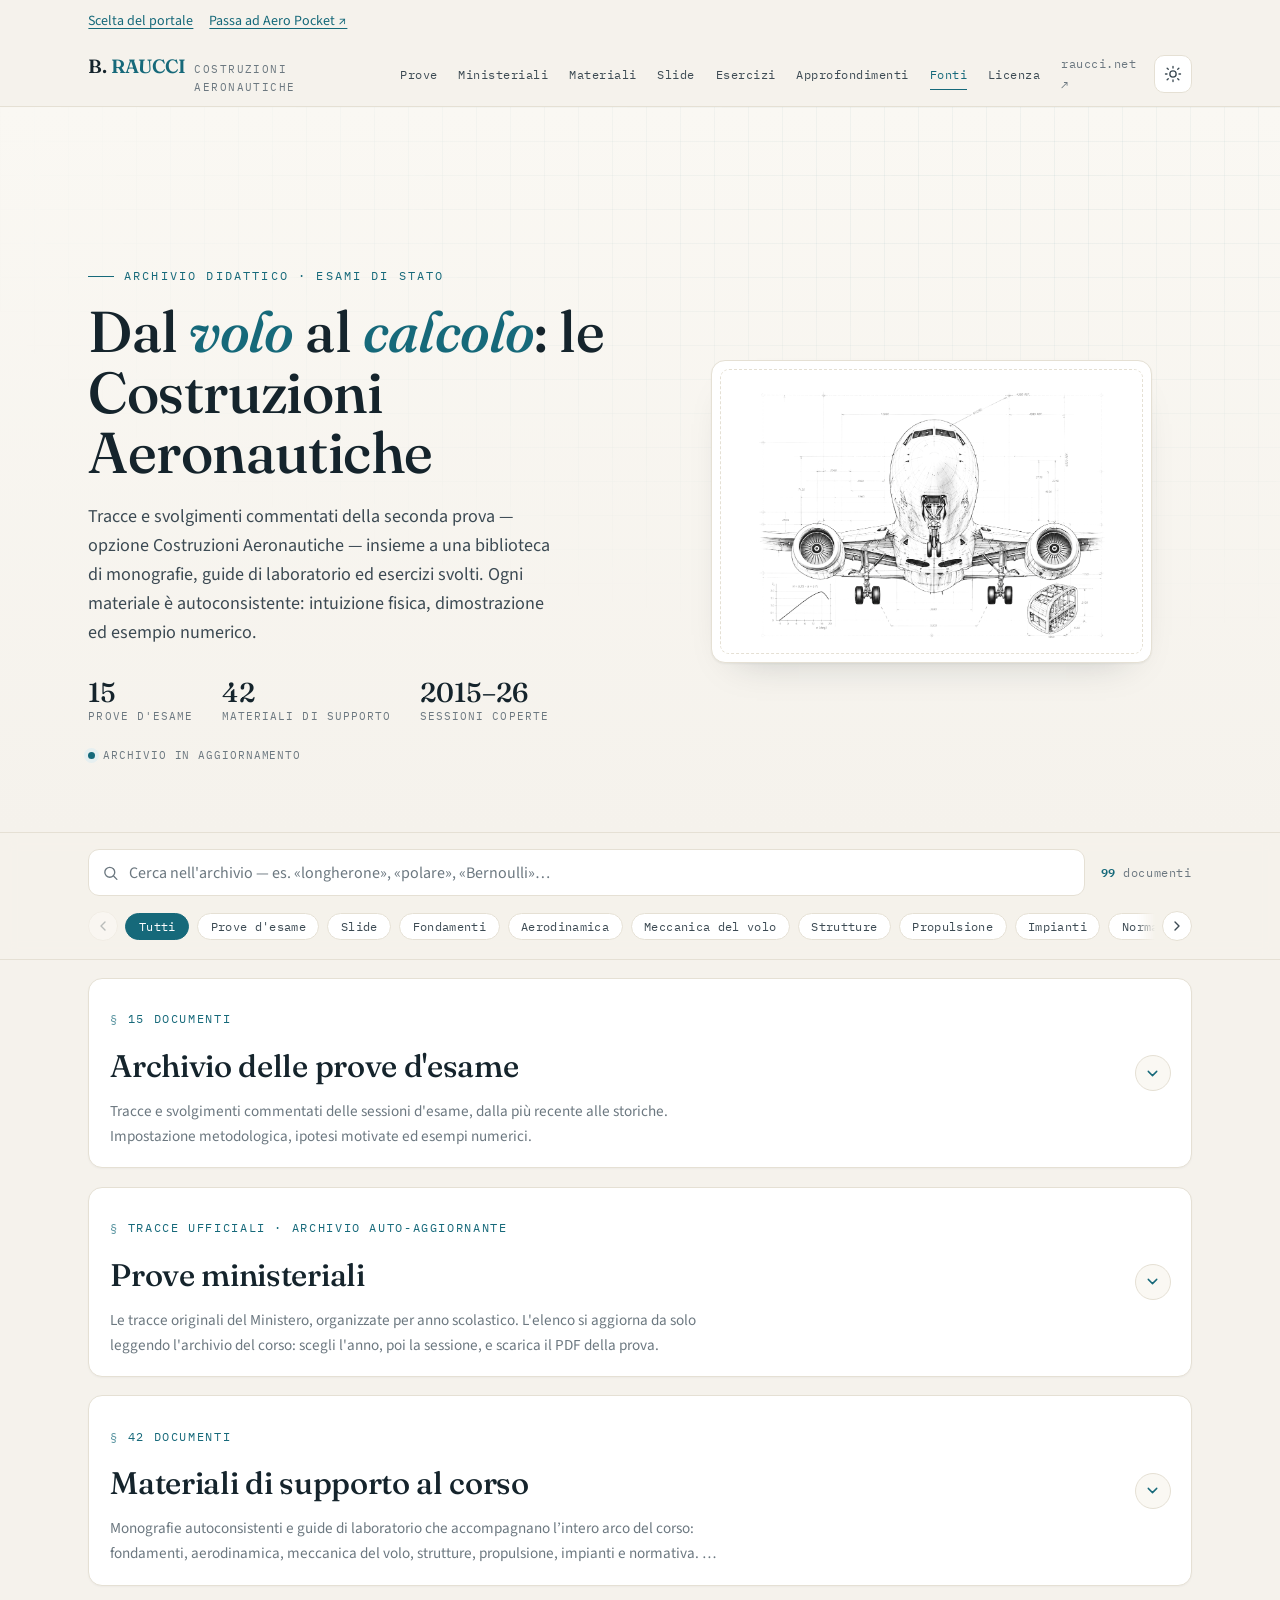
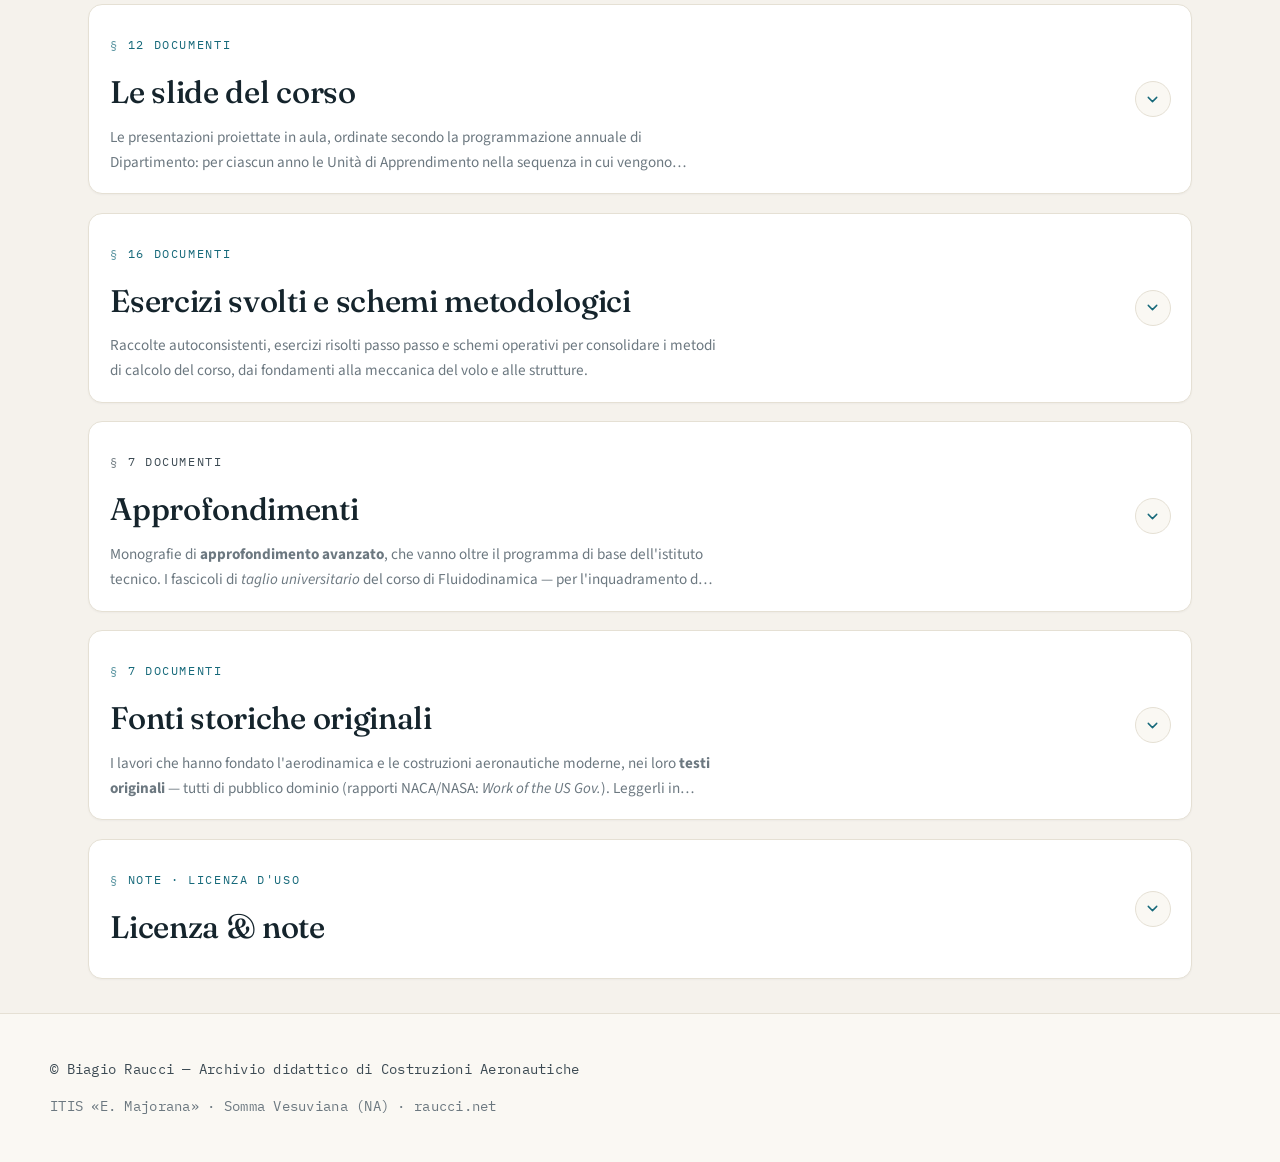
==== docs/classico.html @ ce090705 "Add files via upload" ====
<!DOCTYPE html>

<html data-theme="light" lang="it">
<head>
<meta charset="utf-8"/>
<meta content="width=device-width, initial-scale=1" name="viewport"/>
<title>Portale classico · Costruzioni Aeronautiche — Archivio didattico · Prof. Ing. B. Raucci</title>
<meta content="Archivio didattico di Costruzioni Aeronautiche: soluzioni delle prove d'Esame di Stato, monografie, guide di laboratorio ed esercizi svolti. Prof. Ing. Biagio Raucci — ITIS «E. Majorana», Somma Vesuviana (NA)." name="description"/>
<meta content="light dark" name="color-scheme"/>
<link href="https://fonts.googleapis.com" rel="preconnect"/>
<link crossorigin="" href="https://fonts.gstatic.com" rel="preconnect"/>
<link href="https://fonts.googleapis.com/css2?family=Fraunces:opsz,wght@9..144,400;9..144,500;9..144,600&amp;family=Source+Sans+3:ital,wght@0,400;0,500;0,600;1,400&amp;family=IBM+Plex+Mono:wght@400;500;600&amp;display=swap" rel="stylesheet"/>
<style>
  :root{
    --paper:#f5f2ec; --paper-2:#faf8f3; --surface:#ffffff;
    --ink:#15242c; --ink-2:#3c4a53; --muted:#6c7880;
    --line:#e5e0d4; --line-2:#efeadf;
    --accent:#16697a; --accent-2:#0e4c5a; --accent-tint:#e6eff0;
    --blueprint:rgba(22,105,122,.055);
    --shadow:0 1px 2px rgba(21,36,44,.05), 0 18px 40px -26px rgba(21,36,44,.28);
    --maxw:1180px; --r:14px;
    /* famiglia "traduzione": verde salvia pastello, sobrio */
    --trad:#4f8a6d; --trad-2:#3d7358;
    --trad-bg:#f1f6f1; --trad-tint:#e4efe6; --trad-line:#d5e6d8;
    /* famiglia "esercizi": blu pastello molto chiaro */
    --eserc:#5b8fc9; --eserc-2:#3a6ea5;
    --eserc-bg:#eef4fb; --eserc-tint:#e2ecf8; --eserc-line:#d6e3f2;
    /* famiglia "slide": ocra caldo, sobrio */
    --slide:#b07d3a; --slide-2:#875b25;
    --slide-bg:#faf5ec; --slide-tint:#f4ebdb; --slide-line:#e8dcc4;
  }
  :root[data-theme="dark"]{
    --paper:#0e1a20; --paper-2:#122129; --surface:#17282f;
    --ink:#eef3f1; --ink-2:#c3ced3; --muted:#8ba0a7;
    --line:#26404a; --line-2:#203540;
    --accent:#57bccd; --accent-2:#8ad8e4; --accent-tint:#123039;
    --blueprint:rgba(120,200,215,.05);
    --shadow:0 1px 2px rgba(0,0,0,.4), 0 20px 44px -26px rgba(0,0,0,.7);
    --trad:#7fc59e; --trad-2:#a6dcbd;
    --trad-bg:#132420; --trad-tint:#16302a; --trad-line:#265041;
    --eserc:#6fa8d6; --eserc-2:#a5cdec;
    --eserc-bg:#132330; --eserc-tint:#173247; --eserc-line:#264a63;
    --slide:#d9ae6b; --slide-2:#ecc98f;
    --slide-bg:#241d12; --slide-tint:#2f2617; --slide-line:#4d3f26;
  }
  *{box-sizing:border-box}
  html{-webkit-text-size-adjust:100%;scroll-behavior:smooth}
  body{
    margin:0; background:var(--paper); color:var(--ink);
    font-family:"Source Sans 3",system-ui,-apple-system,Segoe UI,Roboto,sans-serif;
    font-size:1.0625rem; line-height:1.65; font-weight:400;
    -webkit-font-smoothing:antialiased; text-rendering:optimizeLegibility;
    transition:background .35s ease,color .35s ease;
  }
  ::selection{background:var(--accent-tint)}
  a{color:var(--accent);text-decoration:none}
  h1,h2,h3{font-family:"Fraunces",Georgia,serif;font-weight:500;color:var(--ink);margin:0;letter-spacing:-.01em}
  .wrap{max-width:var(--maxw);margin:0 auto;padding:0 clamp(1.1rem,4vw,2.4rem)}
  .mono{font-family:"IBM Plex Mono",ui-monospace,Menlo,monospace}
  :focus-visible{outline:2.5px solid var(--accent);outline-offset:3px;border-radius:5px}

  /* ---------- top bar ---------- */
  .topbar{position:sticky;top:0;z-index:60;background:color-mix(in srgb,var(--paper) 84%,transparent);
    backdrop-filter:saturate(140%) blur(10px);border-bottom:1px solid var(--line)}
  .topbar .wrap{display:flex;align-items:center;gap:1.1rem;min-height:64px}
  .brand{display:flex;align-items:baseline;gap:.55rem;margin-right:auto}
  .brand .mk{font-family:"Fraunces",serif;font-weight:600;font-size:1.2rem;color:var(--ink);letter-spacing:-.01em}
  .brand .mk b{color:var(--accent);font-weight:600}
  .brand span{font-family:"IBM Plex Mono",monospace;font-size:.68rem;letter-spacing:.13em;text-transform:uppercase;color:var(--muted)}
  .nav{display:flex;align-items:center;gap:1.3rem}
  .nav a{font-family:"IBM Plex Mono",monospace;font-size:.77rem;letter-spacing:.04em;color:var(--ink-2);
    padding:.3rem 0;border-bottom:1.5px solid transparent;transition:color .18s,border-color .18s}
  .nav a:hover{color:var(--accent);border-color:var(--accent)}
  .nav a.active{color:var(--accent);border-color:var(--accent)}
  .nav a.ext{color:var(--muted)}
  .icon-btn{display:inline-grid;place-items:center;width:38px;height:38px;border-radius:10px;
    border:1px solid var(--line);background:var(--surface);color:var(--ink-2);cursor:pointer;
    transition:color .18s,border-color .18s,background .18s,transform .18s}
  .icon-btn:hover{color:var(--accent);border-color:var(--accent)}
  .icon-btn:active{transform:scale(.94)}
  .icon-btn svg{width:18px;height:18px}
  .icon-btn .moon{display:none} :root[data-theme="dark"] .icon-btn .sun{display:none}
  :root[data-theme="dark"] .icon-btn .moon{display:block}
  .topbar-actions{display:flex;align-items:center;gap:.6rem}
  .menu-btn{display:none}
  .menu-btn .close{display:none}
  @media(max-width:900px){.brand span{display:none}.nav{gap:1rem}.nav a.ext{display:none}}

  /* ---------- hero ---------- */
  .hero{position:relative;border-bottom:1px solid var(--line);overflow:hidden;
    background:linear-gradient(180deg,var(--paper-2),var(--paper))}
  .hero::before{content:"";position:absolute;inset:0;pointer-events:none;
    background-image:linear-gradient(var(--blueprint) 1px,transparent 1px),linear-gradient(90deg,var(--blueprint) 1px,transparent 1px);
    background-size:34px 34px;mask-image:radial-gradient(120% 90% at 78% 12%,#000,transparent 70%)}
  .hero .wrap{position:relative;display:grid;grid-template-columns:1.2fr .85fr;gap:2.6rem;align-items:center;
    padding-top:clamp(2.8rem,6vw,4.8rem);padding-bottom:clamp(2.6rem,5vw,4.2rem)}
  .eyebrow{font-family:"IBM Plex Mono",monospace;font-size:.75rem;letter-spacing:.18em;text-transform:uppercase;
    color:var(--accent);margin-bottom:1rem;display:flex;align-items:center;gap:.6rem}
  .eyebrow::before{content:"";width:26px;height:1.5px;background:var(--accent)}
  .hero h1{font-size:clamp(2.2rem,4.7vw,3.6rem);line-height:1.05;font-weight:500;max-width:15ch}
  .hero h1 em{font-style:italic;color:var(--accent)}
  .hero .lead{margin:1.15rem 0 0;font-size:1.13rem;color:var(--ink-2);max-width:52ch;line-height:1.6}
  .stats{display:flex;flex-wrap:wrap;align-items:baseline;gap:1.8rem;margin-top:2rem}
  .stat{display:flex;flex-direction:column;gap:.15rem}
  .stat b{font-family:"Fraunces",serif;font-weight:500;font-size:1.7rem;color:var(--ink);line-height:1}
  .stat span{font-family:"IBM Plex Mono",monospace;font-size:.66rem;letter-spacing:.1em;text-transform:uppercase;color:var(--muted)}
  .status-chip{display:inline-flex;align-items:center;gap:.5rem;margin:1.3rem 0 0;
    font-family:"IBM Plex Mono",monospace;font-size:.71rem;letter-spacing:.08em;text-transform:uppercase;color:var(--muted)}
  .status-chip i{width:7px;height:7px;border-radius:50%;background:var(--accent);box-shadow:0 0 0 4px var(--accent-tint);animation:pulse 2.6s ease-in-out infinite}
  @keyframes pulse{0%,100%{box-shadow:0 0 0 4px var(--accent-tint)}50%{box-shadow:0 0 0 7px transparent}}
  .heroart{position:relative;width:100%;max-width:500px;justify-self:end;
    background:var(--surface);border:1px solid var(--line);border-radius:var(--r);padding:1.4rem 1.5rem 1.1rem;box-shadow:var(--shadow)}
  .heroart .ticks{position:absolute;inset:.5rem;border:1px dashed var(--line);border-radius:9px;pointer-events:none}
  .heroart img{width:100%;height:auto;display:block}
  @media(max-width:880px){
    .hero .wrap{grid-template-columns:1fr;gap:1.8rem}
    .heroart{max-width:420px;order:-1;justify-self:start}
    .hero h1{max-width:20ch}
  }

  /* ---------- console (signature) ---------- */
  .console{position:sticky;top:64px;z-index:40;background:color-mix(in srgb,var(--paper) 90%,transparent);
    backdrop-filter:saturate(140%) blur(8px);border-bottom:1px solid var(--line)}
  .console .wrap{padding-top:1rem;padding-bottom:1rem}
  .console-row{display:flex;align-items:center;gap:1rem;flex-wrap:wrap}
  .search{position:relative;flex:1 1 300px;min-width:230px}
  .search svg{position:absolute;left:.85rem;top:50%;transform:translateY(-50%);width:17px;height:17px;color:var(--muted)}
  .search input{width:100%;font-family:"Source Sans 3",sans-serif;font-size:1rem;color:var(--ink);
    background:var(--surface);border:1px solid var(--line);border-radius:11px;padding:.7rem .9rem .7rem 2.5rem;
    transition:border-color .18s,box-shadow .18s}
  .search input::placeholder{color:var(--muted)}
  .search input:focus{outline:none;border-color:var(--accent);box-shadow:0 0 0 3px var(--accent-tint)}
  .search .clear{position:absolute;right:.5rem;top:50%;transform:translateY(-50%);border:0;background:transparent;
    color:var(--muted);cursor:pointer;font-size:1.15rem;line-height:1;padding:.25rem .4rem;border-radius:7px;display:none}
  .search .clear:hover{color:var(--accent)}
  .count{font-family:"IBM Plex Mono",monospace;font-size:.74rem;letter-spacing:.05em;color:var(--muted);white-space:nowrap}
  .count b{color:var(--accent);font-weight:600}
  /* ---- rail dei filtri: nastro orizzontale con frecce ---- */
  .chips-rail{display:flex;align-items:center;gap:.4rem;margin-top:.9rem}
  .chips{display:flex;gap:.5rem;flex-wrap:nowrap;overflow-x:auto;flex:1 1 auto;min-width:0;
    padding:.15rem .1rem;scroll-behavior:smooth;scroll-snap-type:x proximity;
    scrollbar-width:none;-ms-overflow-style:none;-webkit-overflow-scrolling:touch}
  .chips::-webkit-scrollbar{display:none}
  /* maschera sfumata ai bordi: suggerisce che il nastro continua */
  .chips-rail.has-prev .chips{-webkit-mask-image:linear-gradient(90deg,transparent,#000 18px);
    mask-image:linear-gradient(90deg,transparent,#000 18px)}
  .chips-rail.has-next .chips{-webkit-mask-image:linear-gradient(90deg,#000 calc(100% - 18px),transparent);
    mask-image:linear-gradient(90deg,#000 calc(100% - 18px),transparent)}
  .chips-rail.has-prev.has-next .chips{
    -webkit-mask-image:linear-gradient(90deg,transparent,#000 18px,#000 calc(100% - 18px),transparent);
    mask-image:linear-gradient(90deg,transparent,#000 18px,#000 calc(100% - 18px),transparent)}
  .chip{font-family:"IBM Plex Mono",monospace;font-size:.72rem;letter-spacing:.03em;color:var(--ink-2);
    background:var(--surface);border:1px solid var(--line);border-radius:999px;padding:.34rem .78rem;cursor:pointer;
    white-space:nowrap;flex:0 0 auto;scroll-snap-align:start;
    transition:color .16s,border-color .16s,background .16s}
  .chip:hover{border-color:var(--accent);color:var(--accent)}
  .chip[aria-pressed="true"]{background:var(--accent);border-color:var(--accent);color:#fff}
  :root[data-theme="dark"] .chip[aria-pressed="true"]{color:#08171c}
  /* frecce di scorrimento */
  .chips-nav{flex:0 0 auto;display:none;align-items:center;justify-content:center;
    width:30px;height:30px;padding:0;border:1px solid var(--line);border-radius:999px;
    background:var(--surface);color:var(--ink-2);cursor:pointer;
    transition:color .16s,border-color .16s,background .16s,opacity .16s}
  .chips-nav svg{width:16px;height:16px}
  .chips-nav:hover{border-color:var(--accent);color:var(--accent)}
  .chips-nav:disabled{opacity:.32;cursor:default;pointer-events:none}
  /* le frecce compaiono solo quando il nastro eccede (classe .scrollable via JS) */
  .chips-rail.scrollable .chips-nav{display:inline-flex}

  /* ---------- sections ---------- */
  main section{padding-top:clamp(3rem,6vw,4.4rem);scroll-margin-top:132px}
  main section:last-of-type{padding-bottom:clamp(3rem,6vw,4.4rem)}
  section.is-empty{display:none}
  .sec-head{margin-bottom:1.5rem}
  .sec-head .tag{font-family:"IBM Plex Mono",monospace;font-size:.73rem;letter-spacing:.14em;text-transform:uppercase;
    color:var(--accent);display:flex;align-items:center;gap:.55rem}
  .sec-head .tag::before{content:"§";opacity:.7}
  .sec-head h2{font-size:clamp(1.75rem,3vw,2.3rem);margin:.4rem 0 .9rem}
  .rule{height:1px;background:var(--line);border:0;margin:0}
  .sec-note{color:var(--muted);font-size:.95rem;margin:.75rem 0 0;max-width:64ch}
  .approf .sec-head .tag{color:var(--ink-2)}

  /* ---------- cards ---------- */
  .grid{display:grid;gap:1.05rem;grid-template-columns:repeat(auto-fill,minmax(300px,1fr));margin-top:1.5rem}
  .grid-feat{display:grid;gap:1.2rem;grid-template-columns:repeat(auto-fill,minmax(392px,1fr));margin-top:1.5rem}
  @media(max-width:560px){.grid,.grid-feat{grid-template-columns:1fr}}
  .card.is-hidden{display:none}

  .card{background:var(--surface);border:1px solid var(--line);border-radius:var(--r);
    padding:1.15rem 1.25rem 1.1rem;display:flex;flex-direction:column;gap:.6rem;position:relative;overflow:hidden;
    transition:transform .22s ease,box-shadow .22s ease,border-color .22s ease}
  .card::before{content:"";position:absolute;left:0;top:0;bottom:0;width:3px;background:var(--accent);
    transform:scaleY(0);transform-origin:top;transition:transform .25s ease}
  .card:hover{transform:translateY(-3px);box-shadow:var(--shadow);border-color:color-mix(in srgb,var(--accent) 35%,var(--line))}
  .card:hover::before{transform:scaleY(1)}
  .card-top{display:flex;align-items:baseline;justify-content:space-between;gap:.7rem;flex-wrap:wrap}
  .code{font-family:"IBM Plex Mono",monospace;font-weight:500;font-size:.71rem;letter-spacing:.06em;
    color:var(--accent);background:var(--accent-tint);padding:.24rem .52rem;border-radius:7px;white-space:nowrap}
  .meta{font-family:"IBM Plex Mono",monospace;font-size:.67rem;letter-spacing:.02em;color:var(--muted);text-align:right;flex:1;min-width:0}
  .card h3{font-size:1.14rem;font-weight:600;line-height:1.28;margin:.12rem 0 0}
  .desc{--lines:4;margin:0;color:var(--ink-2);font-size:.95rem;line-height:1.62;position:relative;
    display:-webkit-box;-webkit-box-orient:vertical;-webkit-line-clamp:var(--lines);overflow:hidden}
  .desc em{font-style:italic;color:var(--ink)}
  .card.expanded .desc{-webkit-line-clamp:unset;display:block}
  .toggle{align-self:flex-start;margin-top:-.1rem;border:0;background:transparent;padding:0;cursor:pointer;
    font-family:"IBM Plex Mono",monospace;font-size:.72rem;letter-spacing:.04em;color:var(--muted);display:none}
  .toggle:hover{color:var(--accent)}
  .card.clampable .toggle{display:inline-flex;align-items:center;gap:.35rem}
  .open{margin-top:auto;padding-top:.5rem;font-family:"IBM Plex Mono",monospace;font-size:.8rem;
    letter-spacing:.03em;color:var(--accent);display:inline-flex;align-items:center;gap:.45rem;align-self:flex-start;font-weight:500}
  .open:hover{color:var(--accent-2)}
  .arr{transition:transform .2s ease;display:inline-block}
  .open:hover .arr{transform:translateX(4px)}
  .byline{margin:-.15rem 0 .1rem;font-size:.9rem;font-style:italic;color:var(--muted);line-height:1.4}
  .card-links{margin-top:auto;padding-top:.55rem;display:flex;align-items:center;gap:1.1rem;flex-wrap:wrap}
  .card-links .open{margin-top:0;padding-top:0}
  .open.sub{color:var(--muted)}
  .open.sub:hover{color:var(--accent)}
  .dl{display:inline-block;transition:transform .2s ease}
  .open:hover .dl{transform:translateY(2px)}
  .callout{margin-top:1.4rem;background:var(--paper-2);border:1px solid var(--line);border-left:3px solid var(--accent);
    border-radius:12px;padding:.9rem 1.1rem;color:var(--ink-2);font-size:.92rem;line-height:1.6}
  .callout b{color:var(--ink)}
  .callout em{font-style:italic;color:var(--ink)}

  .card.feat{padding:1.4rem 1.5rem 1.25rem}
  .card.feat h3{font-size:1.32rem;letter-spacing:-.012em}
  .card.feat .desc{--lines:6;font-size:.955rem;line-height:1.68}
  .trad-badge{display:inline-flex;align-items:center;gap:.34rem;
    font-family:"IBM Plex Mono",monospace;font-size:.62rem;font-weight:500;
    letter-spacing:.09em;text-transform:uppercase;color:var(--trad-2);
    background:var(--trad-tint);border:1px solid var(--trad-line);
    padding:.16rem .46rem .14rem;border-radius:6px;line-height:1;white-space:nowrap;
    align-self:flex-start;margin-bottom:-.15rem}
  .trad-badge svg{width:.72rem;height:.72rem;stroke:currentColor;fill:none;
    stroke-width:1.9;stroke-linecap:round;stroke-linejoin:round;opacity:.9}

  /* ---------- slide del corso: sottosezioni per anno ---------- */
  .subsec{margin-top:1.4rem}
  .subsec+.subsec{margin-top:2.1rem}
  .subsec-head{display:flex;flex-wrap:wrap;align-items:baseline;gap:.5rem .85rem;
    padding-bottom:.6rem;border-bottom:1px solid var(--line-2)}
  .subsec-head h3{font-family:"Fraunces",Georgia,serif;font-size:1.3rem;font-weight:500;
    color:var(--ink);margin:0;letter-spacing:-.01em}
  .subsec-tag{font-family:"IBM Plex Mono",monospace;font-size:.67rem;letter-spacing:.11em;
    text-transform:uppercase;color:var(--slide-2);background:var(--slide-tint);
    border:1px solid var(--slide-line);padding:.2rem .5rem;border-radius:7px;margin:0;white-space:nowrap}
  .subsec-note{color:var(--muted);font-size:.92rem;line-height:1.6;margin:.7rem 0 0;max-width:74ch}
  .subsec-note em{font-style:italic;color:var(--ink-2)}
  .subsec .grid{margin-top:1.1rem}
  .subsec-state{margin:0;font-family:"IBM Plex Mono",monospace;font-size:.65rem;
    letter-spacing:.08em;text-transform:uppercase;color:var(--muted);
    background:var(--surface);border:1px solid var(--line-2);
    padding:.2rem .5rem;border-radius:7px;white-space:nowrap;margin-left:auto}
  .subsec-state.pub{color:var(--slide-2);background:var(--slide-tint);border-color:var(--slide-line)}

  /* --- sottosezioni collassabili: stessa grammatica delle sezioni, in scala minore --- */
  .collapsible-subsec{scroll-margin-top:150px}
  .subsec.collapsible-subsec{margin-top:1.15rem}
  .subsec.collapsible-subsec+.subsec.collapsible-subsec{margin-top:.65rem}
  .collapsible-subsec .subsec-head{
    position:relative;
    padding:.85rem 3.35rem .85rem 1.05rem;
    border:1px solid var(--line);
    border-radius:12px;
    background:var(--paper-2);
    cursor:pointer;
    transition:border-color .22s ease,background .22s ease;
  }
  .collapsible-subsec .subsec-head:hover{
    border-color:color-mix(in srgb,var(--slide) 45%,var(--line));
    background:var(--slide-bg);
  }
  .collapsible-subsec.is-open .subsec-head{
    border-color:color-mix(in srgb,var(--slide) 38%,var(--line));
    background:var(--slide-bg);
    border-bottom-left-radius:8px;
    border-bottom-right-radius:8px;
  }
  .collapsible-subsec .subsec-head h3{font-size:1.2rem}
  .subsec-toggle{
    position:absolute;inset:0;width:100%;border:0;border-radius:inherit;
    background:transparent;cursor:pointer;color:inherit;
  }
  .subsec-toggle:focus-visible{outline:2.5px solid var(--slide);outline-offset:3px}
  .subsec-chevron{
    position:absolute;right:.95rem;top:50%;
    width:1.85rem;height:1.85rem;transform:translateY(-50%);
    display:grid;place-items:center;
    border:1px solid var(--slide-line);border-radius:999px;
    background:var(--surface);color:var(--slide-2);pointer-events:none;
    transition:background .22s ease,border-color .22s ease;
  }
  .subsec-chevron svg{width:15px;height:15px;transition:transform .3s cubic-bezier(.2,.8,.2,1)}
  .collapsible-subsec.is-open .subsec-chevron{background:var(--slide-tint)}
  .collapsible-subsec.is-open .subsec-chevron svg{transform:rotate(180deg)}
  .subsec-body{
    display:grid;grid-template-rows:0fr;opacity:0;visibility:hidden;
    transition:grid-template-rows .38s cubic-bezier(.2,.8,.2,1),opacity .26s ease,visibility 0s linear .38s;
  }
  .subsec-body-inner{min-height:0;overflow:hidden;padding:0 .1rem}
  .collapsible-subsec.is-open .subsec-body{
    grid-template-rows:1fr;opacity:1;visibility:visible;
    transition:grid-template-rows .42s cubic-bezier(.2,.8,.2,1),opacity .3s ease .05s,visibility 0s;
  }
  .collapsible-subsec.is-open .subsec-body-inner{padding-bottom:.35rem}
  .collapsible-subsec .subsec-note{margin-top:.95rem}
  @media(max-width:560px){
    .collapsible-subsec .subsec-head{padding:.8rem 3rem .8rem .9rem}
    .subsec-state{margin-left:0}
    .subsec-chevron{right:.75rem;width:1.7rem;height:1.7rem}
  }
  @media(prefers-reduced-motion:reduce){
    .subsec-body,.subsec-chevron,.subsec-chevron svg{transition:none}
  }
  /* una sottosezione con schede scompare se il filtro le nasconde tutte */
  .subsec:has(.card):not(:has(.card:not(.is-hidden))){display:none}

  /* mappa delle UdA dell'anno: cosa è pubblicato e cosa manca */
  .uda-list{list-style:none;display:flex;flex-wrap:wrap;gap:.4rem;margin:.95rem 0 0;padding:0}
  .uda-list li{font-family:"IBM Plex Mono",monospace;font-size:.68rem;letter-spacing:.02em;
    color:var(--muted);background:var(--paper-2);border:1px solid var(--line-2);
    border-radius:999px;padding:.26rem .62rem}
  .uda-list li.pub{color:var(--slide-2);background:var(--slide-tint);
    border-color:var(--slide-line);font-weight:500}
  .uda-list li.pub::before{content:"▸ ";opacity:.75}

  /* segnaposto degli anni ancora senza slide */
  .subsec-soon{margin:1.05rem 0 0;background:var(--paper-2);border:1px dashed var(--line);
    border-radius:12px;padding:.85rem 1.05rem;color:var(--muted);font-size:.9rem;line-height:1.6}
  .subsec-soon b{color:var(--ink-2);font-weight:600}

  /* famiglia visiva delle slide */
  .card--slide::before{background:var(--slide)}
  .card--slide .code{color:var(--slide-2);background:var(--slide-tint)}
  .card--slide:hover{border-color:color-mix(in srgb,var(--slide) 42%,var(--line))}
  .slide-badge{display:inline-flex;align-items:center;gap:.34rem;
    font-family:"IBM Plex Mono",monospace;font-size:.62rem;font-weight:500;
    letter-spacing:.09em;text-transform:uppercase;color:var(--slide-2);
    background:var(--slide-tint);border:1px solid var(--slide-line);
    padding:.16rem .46rem .14rem;border-radius:6px;line-height:1;white-space:nowrap;
    align-self:flex-start;margin-bottom:-.15rem}
  .slide-badge svg{width:.72rem;height:.72rem;stroke:currentColor;fill:none;
    stroke-width:1.9;stroke-linecap:round;stroke-linejoin:round;opacity:.9}
  @media(max-width:720px){
    .subsec-head h3{font-size:1.18rem}
    .subsec+.subsec{margin-top:1.7rem}
    .uda-list li{font-size:.64rem}
  }

  /* ---------- empty state ---------- */
  .empty{display:none;text-align:center;padding:3.5rem 1rem;color:var(--muted)}
  .empty.show{display:block}
  .empty h3{font-size:1.3rem;color:var(--ink);margin-bottom:.5rem}
  .empty button{margin-top:1rem;font-family:"IBM Plex Mono",monospace;font-size:.78rem;color:var(--accent);
    background:var(--surface);border:1px solid var(--accent);border-radius:10px;padding:.5rem .9rem;cursor:pointer}

  /* ---------- license ---------- */
  .panels{display:grid;gap:1.2rem;grid-template-columns:1.4fr 1fr;margin-top:1.5rem}
  @media(max-width:760px){.panels{grid-template-columns:1fr}}
  .panel{background:var(--surface);border:1px solid var(--line);border-radius:var(--r);padding:1.3rem 1.4rem}
  .panel h3{font-size:1.12rem;font-weight:600;margin:0 0 .55rem}
  .panel p{margin:.55rem 0 0;color:var(--ink-2);font-size:.96rem;line-height:1.6}
  .panel a{color:var(--accent);border-bottom:1px solid var(--accent-tint)}
  .panel a:hover{border-color:var(--accent)}
  .panel strong{color:var(--ink);font-weight:600}

  /* ---------- footer ---------- */
  footer{border-top:1px solid var(--line);margin-top:1rem;background:var(--paper-2)}
  footer .wrap{padding:1.9rem 0;color:var(--muted);font-size:.85rem;font-family:"IBM Plex Mono",monospace;letter-spacing:.02em;line-height:1.7}
  footer .sign{color:var(--ink-2)}

  /* ---------- back to top ---------- */
  .totop{position:fixed;right:1.3rem;bottom:1.3rem;z-index:70;width:44px;height:44px;border-radius:12px;
    border:1px solid var(--line);background:var(--surface);color:var(--accent);cursor:pointer;box-shadow:var(--shadow);
    display:grid;place-items:center;opacity:0;transform:translateY(12px);pointer-events:none;transition:opacity .25s,transform .25s}
  .totop.show{opacity:1;transform:none;pointer-events:auto}
  .totop svg{width:20px;height:20px}

  /* ======================================================
     MOBILE — layout dedicato al telefono (<=720px)
     ====================================================== */
  @media(max-width:720px){
    body{font-size:1rem}

    /* --- topbar compatta + menu a comparsa --- */
    .topbar .wrap{min-height:56px;gap:.6rem}
    .brand .mk{font-size:1.12rem}
    .menu-btn{display:inline-grid}
    .topbar.nav-open .menu-btn .burger{display:none}
    .topbar.nav-open .menu-btn .close{display:block}

    .nav{position:absolute;left:0;right:0;top:100%;flex-direction:column;align-items:stretch;gap:0;
      background:var(--paper-2);border-bottom:1px solid var(--line);box-shadow:var(--shadow);
      padding:.3rem clamp(1.1rem,4vw,2.4rem) .7rem;
      opacity:0;visibility:hidden;transform:translateY(-8px);pointer-events:none;
      transition:opacity .2s ease,transform .2s ease,visibility .2s}
    .topbar.nav-open .nav{opacity:1;visibility:visible;transform:none;pointer-events:auto}
    .nav a{font-size:1rem;padding:.85rem .1rem;border-bottom:1px solid var(--line-2)}
    .nav a:last-child{border-bottom:0}
    .nav a.active{color:var(--accent);border-bottom-color:var(--line-2)}
    .nav a.ext{display:block;color:var(--muted)}

    /* --- console compatta con chip scorrevoli in orizzontale --- */
    .console{top:56px}
    .console .wrap{padding-top:.65rem;padding-bottom:.65rem}
    .console-row{gap:.6rem}
    .search{flex:1 1 100%}
    .search input{font-size:1rem;padding:.65rem .8rem .65rem 2.4rem}
    .count{order:2;font-size:.7rem}
    /* su mobile lo scorrimento è touch-nativo: niente frecce, solo la maschera */
    .chips-rail{margin-top:.65rem}
    .chips-rail.scrollable .chips-nav{display:none}
    .chips{margin-top:0;padding-bottom:.2rem;
      -webkit-mask-image:linear-gradient(90deg,transparent,#000 14px,#000 calc(100% - 22px),transparent);
      mask-image:linear-gradient(90deg,transparent,#000 14px,#000 calc(100% - 22px),transparent)}
    .chip{padding:.4rem .85rem;font-size:.74rem}

    /* --- sezioni: offset di scroll sotto topbar+console --- */
    main section{scroll-margin-top:150px;padding-top:clamp(2.2rem,7vw,3rem)}
    .sec-head h2{font-size:1.5rem}

    /* --- griglie a colonna unica, gutter ridotti --- */
    .grid,.grid-feat{grid-template-columns:1fr;gap:.9rem;margin-top:1.15rem}

    /* --- schede: intestazione impilata, meta a sinistra --- */
    .card{padding:1.05rem 1.1rem 1rem}
    .card.feat{padding:1.15rem 1.15rem 1.05rem}
    .card-top{flex-direction:column;align-items:flex-start;gap:.4rem}
    .meta{text-align:left;flex:0 0 auto;font-size:.66rem;line-height:1.5}
    .card h3{font-size:1.12rem}
    .card.feat h3{font-size:1.2rem}
    .card .desc{--lines:5;font-size:.94rem}

    /* --- hero più compatto --- */
    .hero .wrap{gap:1.4rem}
    .heroart{max-width:100%;padding:1.1rem 1.15rem}
    .stats{gap:1.3rem;margin-top:1.6rem}
    .stat b{font-size:1.5rem}

    /* --- torna su più piccolo, sopra la barra di Safari --- */
    .totop{width:42px;height:42px;right:1rem;bottom:1rem}
  }

  @media(max-width:380px){
    .hero h1{font-size:2rem}
    .chip{font-size:.72rem}
  }

  /* ---------- motion ---------- */
  .reveal{opacity:0;transform:translateY(14px);transition:opacity .6s ease,transform .6s ease}
  .reveal.in{opacity:1;transform:none}
  @media(prefers-reduced-motion:reduce){
    html{scroll-behavior:auto}
    .reveal{opacity:1;transform:none;transition:none}
    .card,.arr,.open .arr,.status-chip i{transition:none;animation:none}
  }

  /* ---------- sezioni collassabili / indice a fisarmonica ---------- */
  main section.accordion-section{
    padding-top:1.15rem;
    scroll-margin-top:150px;
  }
  main section.accordion-section:last-of-type{padding-bottom:1.15rem}
  .accordion-section .sec-head{
    position:relative;
    margin-bottom:0;
    padding:1.15rem 4.25rem 1.15rem 1.3rem;
    background:var(--surface);
    border:1px solid var(--line);
    border-radius:var(--r);
    box-shadow:0 1px 2px rgba(21,36,44,.035);
    cursor:pointer;
    transition:border-color .22s ease,box-shadow .22s ease,background .22s ease;
  }
  .accordion-section .sec-head:hover{
    border-color:color-mix(in srgb,var(--accent) 42%,var(--line));
    box-shadow:var(--shadow);
  }
  .accordion-section.is-open .sec-head{
    border-color:color-mix(in srgb,var(--accent) 34%,var(--line));
    border-bottom-left-radius:10px;
    border-bottom-right-radius:10px;
  }
  .accordion-section .sec-head h2{margin:.28rem 0 .45rem;font-size:clamp(1.45rem,2.5vw,1.95rem)}
  .accordion-section .sec-head .rule{display:none}
  .accordion-section .sec-note{
    margin:.35rem 0 0;
    max-width:76ch;
    display:-webkit-box;
    -webkit-box-orient:vertical;
    -webkit-line-clamp:2;
    overflow:hidden;
  }
  .section-toggle{
    position:absolute;
    inset:0;
    width:100%;
    border:0;
    border-radius:inherit;
    background:transparent;
    cursor:pointer;
    color:inherit;
  }
  .section-toggle:focus-visible{outline:2.5px solid var(--accent);outline-offset:3px}
  .section-chevron{
    position:absolute;
    right:1.25rem;
    top:50%;
    width:2.25rem;
    height:2.25rem;
    transform:translateY(-50%);
    display:grid;
    place-items:center;
    border:1px solid var(--line);
    border-radius:999px;
    background:var(--paper-2);
    color:var(--accent);
    pointer-events:none;
    transition:transform .32s ease,background .22s ease,border-color .22s ease;
  }
  .section-chevron svg{width:17px;height:17px;transition:transform .32s cubic-bezier(.2,.8,.2,1)}
  .accordion-section.is-open .section-chevron{
    background:var(--accent-tint);
    border-color:color-mix(in srgb,var(--accent) 35%,var(--line));
  }
  .accordion-section.is-open .section-chevron svg{transform:rotate(180deg)}
  .section-body{
    display:grid;
    grid-template-rows:0fr;
    opacity:0;
    visibility:hidden;
    transition:grid-template-rows .42s cubic-bezier(.2,.8,.2,1),opacity .28s ease,visibility 0s linear .42s;
  }
  .section-body-inner{min-height:0;overflow:hidden;padding:0 .15rem}
  .accordion-section.is-open .section-body{
    grid-template-rows:1fr;
    opacity:1;
    visibility:visible;
    transition:grid-template-rows .46s cubic-bezier(.2,.8,.2,1),opacity .32s ease .06s,visibility 0s;
  }
  .accordion-section.is-open .section-body-inner{padding-bottom:.45rem}
  .accordion-section.is-empty{display:none}

  @media(max-width:720px){
    main section.accordion-section{padding-top:.8rem;scroll-margin-top:158px}
    .accordion-section .sec-head{padding:1rem 3.65rem 1rem 1.05rem}
    .accordion-section .sec-head h2{font-size:1.35rem;line-height:1.2}
    .accordion-section .sec-note{-webkit-line-clamp:2;font-size:.9rem}
    .section-chevron{right:.9rem;width:2rem;height:2rem}
  }
  @media(prefers-reduced-motion:reduce){
    .section-body,.section-chevron,.section-chevron svg{transition:none}
  }


  /* ---------- sezione "Prove ministeriali" ---------- */
  .min-panel{background:var(--surface);border:1px solid var(--line);border-radius:var(--r);
    padding:1.35rem 1.5rem;box-shadow:var(--shadow)}
  .min-row{display:flex;flex-wrap:wrap;gap:1.1rem;align-items:flex-end}
  .min-field{display:flex;flex-direction:column;gap:.4rem;flex:1 1 220px;min-width:200px}
  .min-field label{font-family:"IBM Plex Mono",monospace;font-size:.72rem;letter-spacing:.1em;
    text-transform:uppercase;color:var(--muted)}
  .min-select{font:inherit;font-size:.95rem;color:var(--ink);background:var(--paper-2);
    border:1px solid var(--line);border-radius:10px;padding:.55rem .7rem;width:100%;
    transition:border-color .16s ease}
  .min-select:focus{outline:none;border-color:var(--accent)}
  .min-select:disabled{opacity:.55;cursor:not-allowed}
  .min-dl{font-family:"IBM Plex Mono",monospace;font-size:.82rem;letter-spacing:.03em;font-weight:500;
    display:inline-flex;align-items:center;gap:.5rem;padding:.62rem 1.1rem;border-radius:10px;
    background:var(--accent);color:#fff;border:1px solid var(--accent-2);white-space:nowrap;
    transition:background .16s ease,opacity .16s ease;flex:0 0 auto}
  .min-dl:hover{background:var(--accent-2);color:#fff}
  .min-dl[aria-disabled="true"]{opacity:.45;pointer-events:none}
  .min-status{margin:.85rem 0 0;font-size:.86rem;color:var(--muted)}
  .min-status a{color:var(--accent)}
  .min-status.err{color:var(--eserc-2)}
</style>
<style>.catalog-error{padding:1rem;border:2px solid #9a342d}.portal-switch{display:flex;flex-wrap:wrap;gap:1rem;padding-block:.6rem;font-size:.875rem}.portal-switch a{text-decoration:underline;text-underline-offset:3px}.card .byline{font-size:.95rem}</style>
</head>
<body>
<noscript>Attiva JavaScript per visualizzare il catalogo condiviso delle lezioni.</noscript>
<nav class="portal-switch wrap" aria-label="Scegli interfaccia"><a href="index.html">Scelta del portale</a><a href="console.html">Passa ad Aero Pocket ↗</a></nav>
<header class="topbar">
<div class="wrap">
<a aria-label="B. Raucci — Costruzioni Aeronautiche" class="brand" href="#top">
<span class="mk">B. <b>Raucci</b></span><span>Costruzioni Aeronautiche</span>
</a>
<nav aria-label="Navigazione principale" class="nav" id="nav">
<a data-spy="prove" href="#prove">Prove</a>
<a data-spy="ministeriali" href="#ministeriali">Ministeriali</a>
<a data-spy="supporto" href="#supporto">Materiali</a><a data-spy="slide" href="#slide">Slide</a><a data-spy="esercizi" href="#esercizi">Esercizi</a>
<a data-spy="approfondimenti" href="#approfondimenti">Approfondimenti</a>
<a data-spy="fonti" href="#fonti">Fonti</a>
<a data-spy="licenza" href="#licenza">Licenza</a>
<a class="ext" href="https://www.raucci.net/" rel="noopener noreferrer" target="_blank">raucci.net ↗</a>
</nav>
<div class="topbar-actions">
<button aria-label="Cambia tema chiaro/scuro" class="icon-btn" id="theme" title="Tema chiaro/scuro" type="button">
<svg class="sun" fill="none" stroke="currentColor" stroke-linecap="round" stroke-width="1.8" viewbox="0 0 24 24"><circle cx="12" cy="12" r="4.2"></circle><path d="M12 2v2M12 20v2M4.2 4.2l1.5 1.5M18.3 18.3l1.5 1.5M2 12h2M20 12h2M4.2 19.8l1.5-1.5M18.3 5.7l1.5-1.5"></path></svg>
<svg class="moon" fill="none" stroke="currentColor" stroke-linecap="round" stroke-linejoin="round" stroke-width="1.8" viewbox="0 0 24 24"><path d="M20 14.5A8 8 0 0 1 9.5 4 7 7 0 1 0 20 14.5z"></path></svg>
</button>
<button aria-controls="nav" aria-expanded="false" aria-label="Apri il menu" class="icon-btn menu-btn" id="menu" type="button">
<svg class="burger" fill="none" stroke="currentColor" stroke-linecap="round" stroke-width="1.9" viewbox="0 0 24 24"><path d="M4 7h16M4 12h16M4 17h16"></path></svg>
<svg class="close" fill="none" stroke="currentColor" stroke-linecap="round" stroke-width="1.9" viewbox="0 0 24 24"><path d="M6 6l12 12M18 6L6 18"></path></svg>
</button>
</div>
</div>
</header>
<main id="top">
<section class="hero">
<div class="wrap">
<div>
<p class="eyebrow">Archivio didattico · Esami di Stato</p>
<h1>Dal <em>volo</em> al <em>calcolo</em>: le Costruzioni Aeronautiche</h1>
<p class="lead">Tracce e svolgimenti commentati della seconda prova — opzione Costruzioni Aeronautiche — insieme a una biblioteca di monografie, guide di laboratorio ed esercizi svolti. Ogni materiale è autoconsistente: intuizione fisica, dimostrazione ed esempio numerico.</p>
<div class="stats">
<div class="stat"><b>14</b><span>Prove d'esame</span></div>
<div class="stat"><b>60</b><span>Materiali &amp; monografie</span></div>
<div class="stat"><b>2015–26</b><span>Sessioni coperte</span></div>
</div>
<p class="status-chip"><i aria-hidden="true"></i>Archivio in aggiornamento</p>
</div>
<figure class="heroart">
<span aria-hidden="true" class="ticks"></span>
<img alt="Disegno tecnico di un velivolo bireattore — copertina delle monografie di Costruzioni Aeronautiche" decoding="async" loading="eager" src="img/copertina_velivolo.png"/>
</figure>
</div>
</section>
<div class="console" role="search">
<div class="wrap">
<div class="console-row">
<div class="search">
<svg fill="none" stroke="currentColor" stroke-linecap="round" stroke-width="1.9" viewbox="0 0 24 24"><circle cx="11" cy="11" r="7"></circle><path d="M21 21l-4.3-4.3"></path></svg>
<input aria-label="Cerca nell'archivio" autocomplete="off" id="q" placeholder="Cerca nell'archivio — es. «longherone», «polare», «Bernoulli»…" type="search"/>
<button aria-label="Cancella la ricerca" class="clear" id="clear" type="button">×</button>
</div>
<span aria-live="polite" class="count" id="count"><b>95</b> documenti</span>
</div>
<div class="chips-rail" id="chipsRail">
<button aria-label="Scorri i filtri verso sinistra" class="chips-nav prev" id="chipsPrev" tabindex="-1" type="button">
<svg fill="none" stroke="currentColor" stroke-linecap="round" stroke-linejoin="round" stroke-width="2.1" viewbox="0 0 24 24"><path d="M15 18l-6-6 6-6"></path></svg>
</button>
<div aria-label="Filtra per area" class="chips" id="chips" role="group">
<button aria-pressed="true" class="chip" data-area="all">Tutti</button>
<button aria-pressed="false" class="chip" data-area="prove">Prove d'esame</button>
<button aria-pressed="false" class="chip" data-area="slide">Slide</button>
<button aria-pressed="false" class="chip" data-area="fondamenti">Fondamenti</button>
<button aria-pressed="false" class="chip" data-area="aerodinamica">Aerodinamica</button>
<button aria-pressed="false" class="chip" data-area="meccanica">Meccanica del volo</button>
<button aria-pressed="false" class="chip" data-area="strutture">Strutture</button>
<button aria-pressed="false" class="chip" data-area="propulsione">Propulsione</button>
<button aria-pressed="false" class="chip" data-area="impianti">Impianti</button>
<button aria-pressed="false" class="chip" data-area="normativa">Normativa</button>
<button aria-pressed="false" class="chip" data-area="laboratorio">Laboratorio</button>
<button aria-pressed="false" class="chip" data-area="esercizi">Esercizi</button>
<button aria-pressed="false" class="chip" data-area="approfondimenti">Approfondimenti</button>
<button aria-pressed="false" class="chip" data-area="fonti">Fonti storiche</button>
</div>
<button aria-label="Scorri i filtri verso destra" class="chips-nav next" id="chipsNext" tabindex="-1" type="button">
<svg fill="none" stroke="currentColor" stroke-linecap="round" stroke-linejoin="round" stroke-width="2.1" viewbox="0 0 24 24"><path d="M9 18l6-6-6-6"></path></svg>
</button>
</div>
</div>
</div>
<div class="empty" id="empty">
<div class="wrap">
<h3>Nessun documento trovato</h3>
<p>Prova con un altro termine o rimuovi i filtri attivi.</p>
<button id="reset" type="button">Azzera ricerca e filtri</button>
</div>
</div>
<section class="wrap filterable" data-label="prove" id="prove">
<div class="sec-head">
<p class="tag">Archivio · 14 documenti</p>
<h2>Archivio delle prove d'esame</h2>
<hr class="rule"/>
<p class="sec-note">Tracce e svolgimenti commentati delle sessioni d'esame, dalla più recente alle storiche. Impostazione metodologica, ipotesi motivate ed esempi numerici.</p>
</div>
<div class="grid">















</div>
</section>
<section class="wrap" data-label="ministeriali" id="ministeriali">
<div class="sec-head">
<p class="tag">Tracce ufficiali · archivio auto-aggiornante</p>
<h2>Prove ministeriali</h2>
<hr class="rule"/>
<p class="sec-note">Le tracce originali del Ministero, organizzate per anno scolastico. L'elenco si aggiorna da solo leggendo l'archivio del corso: scegli l'anno, poi la sessione, e scarica il PDF della prova.</p>
</div>
<div class="min-panel">
<div class="min-row">
<div class="min-field">
<label for="minAnno">Anno scolastico</label>
<select class="min-select" id="minAnno"><option value="">Caricamento…</option></select>
</div>
<div class="min-field">
<label for="minFile">Sessione / prova</label>
<select class="min-select" disabled="" id="minFile"><option value="">— prima scegli l'anno —</option></select>
</div>
<a aria-disabled="true" class="min-dl" download="" href="#" id="minDl">Scarica il PDF <span class="arr">↓</span></a>
</div>
<p class="min-status" id="minStatus"></p>
</div>
</section>
<section class="wrap filterable" data-label="supporto" id="supporto">
<div class="sec-head">
<p class="tag">Biblioteca · 41 tra monografie, guide ed esercizi</p>
<h2>Materiali di supporto al corso</h2>
<hr class="rule"/>
<p class="sec-note">Monografie autoconsistenti e guide di laboratorio che accompagnano l’intero arco del corso: fondamenti, aerodinamica, meccanica del volo, strutture, propulsione, impianti e normativa. Le raccolte applicative sono ora riunite nella sezione autonoma «Esercizi».</p>
</div>
<div class="grid-feat">









































</div>
<div class="grid" style="margin-top:1.2rem">

















</div>
</section>
<section class="wrap filterable" data-label="slide" id="slide">
<div class="sec-head">
<p class="tag">Slide di lezione · 12 documenti</p>
<h2>Le slide del corso</h2>
<hr class="rule"/>
<p class="sec-note">Le presentazioni proiettate in aula, ordinate secondo la programmazione annuale di Dipartimento: per ciascun anno le Unità di Apprendimento nella sequenza in cui vengono effettivamente svolte. Le slide non sostituiscono le monografie — sono la traccia della lezione, con i passaggi essenziali e le figure; lo sviluppo completo e gli esercizi stanno nel materiale collegato.</p>
</div>
<div class="subsec" id="slide-terzo">
<div class="subsec-head">
<h3>Terzo anno</h3>
<p class="subsec-tag">3ª classe · 165 h · 8 UdA</p>
<p class="subsec-state pub">7 slide</p>
</div>
<p class="subsec-note">L'anno in cui si costruisce il linguaggio: vettori, momenti e reazioni vincolari, poi l'atmosfera tipo internazionale, la sostentazione statica e quella dinamica, fino all'ala finita e alla polare del velivolo. Comprende <em>26 ore</em> di laboratorio computazionale in Python distribuite sull'intero anno.</p>
<ol class="uda-list">
<li class="pub">UdA 1 · Fondamenti vettoriali</li>
<li class="pub">UdA 2 · Architettura del velivolo</li>
<li class="pub">UdA 3 · Unità di misura, atmosfera ISA e sostentazione statica</li>
<li class="pub">UdA 4 · Dinamica dei fluidi e sostentazione dinamica</li>
<li class="pub">UdA 5 · L'ala finita</li>
<li>UdA 6 · Materiali e tecnologie</li>
<li>UdA 7 · Strumenti di pilotaggio e navigazione</li>
<li>UdA 8 · Laboratorio: Python</li>
</ol>
<div class="grid">







</div>
<p class="subsec-soon"><b>Le altre slide sono in preparazione.</b> Oltre alla lezione introduttiva, le presentazioni di questo anno saranno pubblicate progressivamente, seguendo l'ordine delle UdA. Nel frattempo il materiale di studio è nelle sezioni «Materiali di supporto al corso» ed «Esercizi svolti e schemi metodologici».</p>
</div>
<div class="subsec" id="slide-quarto">
<div class="subsec-head">
<h3>Quarto anno</h3>
<p class="subsec-tag">4ª classe · 165 h · 8 UdA</p>
<p class="subsec-state pub">3 slide</p>
</div>
<p class="subsec-note">L'anno dei sistemi e dei carichi: si apre sull'ipersostentazione e sul volo a bassa velocità, attraversa il comprimibile, l'elica e l'ala rotante, e si chiude sull'inviluppo di volo e sul dimensionamento delle strutture. Comprende <em>22 ore</em> di laboratorio con XFLR5 e Python.</p>
<ol class="uda-list">
<li class="pub">UdA 1 · L'ipersostentazione</li>
<li>UdA 2 · Il volo supersonico</li>
<li>UdA 3 · Le eliche</li>
<li>UdA 4 · Accoppiamento elica–velivolo</li>
<li>UdA 5 · Gli elicotteri</li>
<li>UdA 6 · Carichi e inviluppo di volo</li>
<li>UdA 7 · Struttura del velivolo e dimensionamenti</li>
<li>UdA 8 · Laboratorio: XFLR5 e Python</li>
</ol>
<div class="grid">



</div>
</div>
<div class="subsec" id="slide-quinto">
<div class="subsec-head">
<h3>Quinto anno</h3>
<p class="subsec-tag">5ª classe · 264 h · 8 UdA</p>
<p class="subsec-state pub">2 slide</p>
</div>
<p class="subsec-note">L'anno dell'Esame di Stato: meccanica del volo completa, il modulo strutturale con le esercitazioni canoniche <em>ES.1–ES.8</em>, centraggio e stabilità, impianti di bordo, corrosione e normativa. Comprende <em>42 ore</em> di laboratorio fra aerodinamica numerica e uso verificato degli strumenti di IA.</p>
<ol class="uda-list">
<li>UdA 1 · Volo librato e volo livellato</li>
<li>UdA 2 · Moti curvi, decollo, atterraggio, autonomie</li>
<li>UdA 3 · Progetto di strutture (ES.1–ES.8)</li>
<li>UdA 4 · Centraggio, controllo e stabilità</li>
<li>UdA 5 · Impianti di bordo</li>
<li>UdA 6 · Fenomeni di corrosione</li>
<li>UdA 7 · Normativa e manutenzione</li>
<li>UdA 8 · Laboratorio: IA e aerodinamica numerica</li>
</ol>
<div class="grid">


</div>
<p class="subsec-soon"><b>Le altre slide sono in preparazione.</b> Oltre alla lezione inaugurale, le presentazioni di questo anno saranno pubblicate progressivamente, seguendo l'ordine delle UdA. Per la preparazione alla seconda prova sono già disponibili l'archivio delle prove d'esame e le raccolte di esercizi svolti.</p>
</div>
</section>
<section class="wrap filterable" data-label="esercizi" id="esercizi"><div class="sec-head"><p class="tag">Raccolte applicative · 16 documenti</p><h2>Esercizi svolti e schemi metodologici</h2><hr class="rule"/><p class="sec-note">Raccolte autoconsistenti, esercizi risolti passo passo e schemi operativi per consolidare i metodi di calcolo del corso, dai fondamenti alla meccanica del volo e alle strutture.</p></div><div class="grid-feat"></div><div class="grid" style="margin-top:1.2rem"></div></section><section class="wrap filterable approf" data-label="approfondimenti" id="approfondimenti">
<div class="sec-head">
<p class="tag">Oltre il programma · 7 monografie</p>
<h2>Approfondimenti</h2>
<hr class="rule"/>
<p class="sec-note">Monografie di <strong>approfondimento avanzato</strong>, che vanno oltre il programma di base dell'istituto tecnico. I fascicoli di <em>taglio universitario</em> del corso di Fluidodinamica — per l'inquadramento del terzo anno si parte da «Il linguaggio dell'aerodinamica» — si affiancano qui agli approfondimenti monografici su singoli temi del programma di Costruzioni, trattati con un'ampiezza che l'ora di lezione non consente.</p>
</div>
<div class="grid-feat">







</div>
</section>
<section class="wrap filterable" data-label="fonti" id="fonti">
<div class="sec-head">
<p class="tag">Documenti originali · 7 fonti</p>
<h2>Fonti storiche originali</h2>
<hr class="rule"/>
<p class="sec-note">I lavori che hanno fondato l'aerodinamica e le costruzioni aeronautiche moderne, nei loro <strong>testi originali</strong> — tutti di pubblico dominio (rapporti NACA/NASA: <em>Work of the US Gov.</em>). Leggerli in originale è il modo migliore per capire da dove vengono le formule che studiamo a lezione.</p>
</div>
<div class="grid-feat">







</div>
<p class="callout"><b>Nota per lo studente.</b> Il portale NTRS della NASA offre due indirizzi per ogni rapporto: la <em>scheda</em> (con abstract e riferimenti, il link più stabile) e il <em>PDF</em> a scaricamento diretto. Se un PDF non si aprisse, apri la scheda e cerca «Available Downloads». I rapporti NACA elencati sono liberamente riproducibili (<em>Public Use Permitted</em>): citali sempre con autore, titolo e numero di report.</p>
</section>
<section class="wrap" id="licenza">
<div class="sec-head">
<p class="tag">Note · licenza d'uso</p>
<h2>Licenza &amp; note</h2>
<hr class="rule"/>
</div>
<div class="panels">
<div class="panel">
<h3>Licenza d'uso dei materiali</h3>
<p>Salvo ove diversamente indicato, i materiali pubblicati in questa sezione sono concessi in licenza
          <strong>Creative Commons Attribuzione – Non commerciale – Non opere derivate 4.0 Internazionale
          (CC BY-NC-ND 4.0)</strong>.</p>
<p>È consentita la consultazione e la condivisione dei materiali esclusivamente con
          <strong>citazione dell'autore</strong>, senza modifiche e per finalità non commerciali.</p>
<p>Autore: <strong>Prof. Ing. Biagio Raucci</strong> · Licenza:
          <a href="https://creativecommons.org/licenses/by-nc-nd/4.0/" rel="noopener noreferrer" target="_blank">CC BY-NC-ND 4.0</a></p>
</div>
<div class="panel">
<h3>Nota metodologica</h3>
<p>I materiali pubblicati hanno finalità esclusivamente didattica. Le soluzioni e gli schemi proposti
          offrono un supporto allo studio, al ripasso e alla comprensione del metodo risolutivo. In presenza di
          più approcci corretti, viene privilegiato quello più chiaro, ordinato e coerente con l'impostazione
          tipica della disciplina.</p>
</div>
</div>
</section>
</main>
<footer>
<div class="wrap">
<p class="sign">© Biagio Raucci — Archivio didattico di Costruzioni Aeronautiche</p>
<p>ITIS «E. Majorana» · Somma Vesuviana (NA) · raucci.net</p>
</div>
</footer>
<button aria-label="Torna in cima" class="totop" id="totop" title="Torna in cima" type="button">
<svg fill="none" stroke="currentColor" stroke-linecap="round" stroke-linejoin="round" stroke-width="2" viewbox="0 0 24 24"><path d="M12 19V5M5 12l7-7 7 7"></path></svg>
</button>
<script src="catalog.js"></script>
<script src="shared.js"></script>
<script src="classic.js"></script>
<script>
(function(){
  var root = document.documentElement;

  /* theme (in-memory only; artifacts forbid storage) */
  var mq = window.matchMedia && window.matchMedia('(prefers-color-scheme: dark)');
  if(mq && mq.matches) root.setAttribute('data-theme','dark');
  document.getElementById('theme').addEventListener('click', function(){
    root.setAttribute('data-theme', root.getAttribute('data-theme')==='dark' ? 'light' : 'dark');
  });

  /* mobile menu */
  var topbar = document.querySelector('.topbar'),
      menuBtn = document.getElementById('menu'),
      navEl = document.getElementById('nav');
  function setMenu(open){
    topbar.classList.toggle('nav-open', open);
    menuBtn.setAttribute('aria-expanded', open ? 'true' : 'false');
    menuBtn.setAttribute('aria-label', open ? 'Chiudi il menu' : 'Apri il menu');
  }
  menuBtn.addEventListener('click', function(){ setMenu(!topbar.classList.contains('nav-open')); });
  navEl.addEventListener('click', function(e){ if(e.target.closest('a')) setMenu(false); });
  document.addEventListener('click', function(e){
    if(topbar.classList.contains('nav-open') && !e.target.closest('.topbar')) setMenu(false);
  });
  document.addEventListener('keydown', function(e){ if(e.key==='Escape') setMenu(false); });
  window.addEventListener('resize', function(){ if(window.innerWidth>720) setMenu(false); });



  /* sezioni collassabili: indice compatto, apertura esclusiva e ricerca assistita */
  var accordionSections = Array.prototype.slice.call(document.querySelectorAll('main > section.wrap'));

  accordionSections.forEach(function(section, index){
    var head = section.querySelector(':scope > .sec-head');
    if(!head) return;

    section.classList.add('accordion-section');
    var body = document.createElement('div');
    body.className = 'section-body';
    body.id = 'section-body-' + (section.id || index);
    var inner = document.createElement('div');
    inner.className = 'section-body-inner';

    while(head.nextSibling){ inner.appendChild(head.nextSibling); }
    body.appendChild(inner);
    section.appendChild(body);

    var title = head.querySelector('h2');
    var toggle = document.createElement('button');
    toggle.className = 'section-toggle';
    toggle.type = 'button';
    toggle.setAttribute('aria-expanded','false');
    toggle.setAttribute('aria-controls',body.id);
    toggle.setAttribute('aria-label','Apri la sezione ' + (title ? title.textContent.trim() : '')); 
    head.appendChild(toggle);

    var chevron = document.createElement('span');
    chevron.className = 'section-chevron';
    chevron.setAttribute('aria-hidden','true');
    chevron.innerHTML = '<svg viewBox="0 0 24 24" fill="none" stroke="currentColor" stroke-width="2" stroke-linecap="round" stroke-linejoin="round"><path d="M6 9l6 6 6-6"/></svg>';
    head.appendChild(chevron);

    function setOpen(open, exclusive){
      if(open && exclusive){
        accordionSections.forEach(function(other){
          if(other!==section){
            other.classList.remove('is-open');
            var ob=other.querySelector(':scope > .sec-head .section-toggle');
            if(ob){ ob.setAttribute('aria-expanded','false'); }
          }
        });
      }
      section.classList.toggle('is-open',open);
      toggle.setAttribute('aria-expanded',open?'true':'false');
      toggle.setAttribute('aria-label',(open?'Chiudi la sezione ':'Apri la sezione ') + (title ? title.textContent.trim() : ''));
    }
    section._setAccordionOpen=setOpen;
    toggle.addEventListener('click',function(){ setOpen(!section.classList.contains('is-open'),true); });
  });

  function openSectionById(id, doScroll){
    var section=document.getElementById(id);
    if(!section || !section._setAccordionOpen) return;
    section._setAccordionOpen(true,true);
    if(doScroll){
      requestAnimationFrame(function(){ section.scrollIntoView({behavior:'smooth',block:'start'}); });
    }
  }

  /* i collegamenti della barra aprono la relativa sezione prima dello scroll */
  document.querySelectorAll('.nav a[data-spy]').forEach(function(link){
    link.addEventListener('click',function(e){
      e.preventDefault();
      openSectionById(link.dataset.spy,true);
      if(history.replaceState) history.replaceState(null,'','#'+link.dataset.spy);
    });
  });

  /* collegamento diretto con hash: apre la sezione richiesta, altrimenti indice chiuso */
  if(location.hash){
    var targetId=location.hash.slice(1);
    setTimeout(function(){ openSectionById(targetId,false); },0);
  }


  /* reveal on scroll */
  var io = new IntersectionObserver(function(es){
    es.forEach(function(e){ if(e.isIntersecting){ e.target.classList.add('in'); io.unobserve(e.target); } });
  }, {rootMargin:'0px 0px -8% 0px', threshold:.06});
  document.querySelectorAll('.card,.panel,.heroart').forEach(function(el){ el.classList.add('reveal'); io.observe(el); });

  /* expandable descriptions: show toggle only when clamped text overflows */
  document.querySelectorAll('.card').forEach(function(card){
    var desc = card.querySelector('.desc'); if(!desc) return;
    var tog = document.createElement('button');
    tog.className='toggle'; tog.type='button'; tog.textContent='Mostra tutto';
    desc.insertAdjacentElement('afterend', tog);
    requestAnimationFrame(function(){
      if(desc.scrollHeight - desc.clientHeight > 4){ card.classList.add('clampable'); }
    });
    tog.addEventListener('click', function(){
      var open = card.classList.toggle('expanded');
      tog.textContent = open ? 'Riduci' : 'Mostra tutto';
    });
  });

  /* search + area filter */
  var q = document.getElementById('q'),
      clear = document.getElementById('clear'),
      count = document.getElementById('count'),
      empty = document.getElementById('empty'),
      chips = Array.prototype.slice.call(document.querySelectorAll('.chip')),
      cards = Array.prototype.slice.call(document.querySelectorAll('.card')),
      sections = Array.prototype.slice.call(document.querySelectorAll('section.filterable')),
      area = 'all';

  cards.forEach(function(c){ c.dataset.text = c.textContent.toLowerCase().replace(/\s+/g,' '); });

  function norm(s){ return s.toLowerCase()
    .normalize('NFD').replace(/[\u0300-\u036f]/g,''); }

  function apply(){
    var term = norm(q.value.trim());
    clear.style.display = q.value ? 'block' : 'none';
    var visible = 0;
    cards.forEach(function(c){
      var okArea = area==='all' || c.dataset.area===area;
      var okText = !term || norm(c.dataset.text).indexOf(term)>-1;
      var show = okArea && okText;
      c.classList.toggle('is-hidden', !show);
      if(show) visible++;
    });
    sections.forEach(function(s){
      var any = s.querySelector('.card:not(.is-hidden)');
      s.classList.toggle('is-empty', !any);
      /* durante ricerca o filtro, mostra subito le sezioni che contengono risultati */
      if((term || area!=='all') && s._setAccordionOpen){ s._setAccordionOpen(!!any,false); }
    });
    var lic = document.getElementById('licenza');
    var minsec = document.getElementById('ministeriali');
    var filtering = !!term || area!=='all';
    if(lic) lic.style.display = filtering ? 'none' : '';
    if(minsec) minsec.style.display = filtering ? 'none' : '';
    empty.classList.toggle('show', visible===0);
    count.innerHTML = '<b>'+visible+'</b> '+(visible===1?'documento':'documenti');
  }

  q.addEventListener('input', apply);
  clear.addEventListener('click', function(){ q.value=''; q.focus(); apply(); });
  chips.forEach(function(ch){
    ch.addEventListener('click', function(){
      area = ch.dataset.area;
      chips.forEach(function(x){ x.setAttribute('aria-pressed', x===ch ? 'true':'false'); });
      apply();
    });
  });
  document.getElementById('reset').addEventListener('click', function(){
    q.value=''; area='all';
    chips.forEach(function(x){ x.setAttribute('aria-pressed', x.dataset.area==='all'?'true':'false'); });
    apply();
    accordionSections.forEach(function(s){ if(s._setAccordionOpen) s._setAccordionOpen(false,false); });
    window.scrollTo({top:0,behavior:'smooth'});
  });
  apply(); /* inizializza il contatore in modo coerente al caricamento */

  /* ---- nastro trasportatore dei filtri: frecce e stato bordi ---- */
  (function(){
    var rail = document.getElementById('chipsRail'),
        track = document.getElementById('chips'),
        prev = document.getElementById('chipsPrev'),
        next = document.getElementById('chipsNext');
    if(!rail || !track || !prev || !next) return;

    function update(){
      var max = track.scrollWidth - track.clientWidth;
      var x = track.scrollLeft;
      var scrollable = max > 4;
      rail.classList.toggle('scrollable', scrollable);
      // stato bordi (per maschera sfumata e disabilitazione frecce); tolleranza 4px
      var atStart = x <= 4, atEnd = x >= max - 4;
      rail.classList.toggle('has-prev', scrollable && !atStart);
      rail.classList.toggle('has-next', scrollable && !atEnd);
      prev.disabled = !scrollable || atStart;
      next.disabled = !scrollable || atEnd;
    }

    function step(dir){
      // scorre di ~80% della larghezza visibile, restando ancorato ai chip
      var amount = Math.max(track.clientWidth * 0.8, 120);
      track.scrollBy({left: dir * amount, behavior: 'smooth'});
    }

    prev.addEventListener('click', function(){ step(-1); });
    next.addEventListener('click', function(){ step(1); });
    track.addEventListener('scroll', update, {passive:true});
    window.addEventListener('resize', update);
    // se un chip selezionato via tastiera esce dalla vista, riportalo dentro
    track.addEventListener('focusin', function(e){
      if(e.target.classList && e.target.classList.contains('chip')){
        e.target.scrollIntoView({inline:'nearest', block:'nearest', behavior:'smooth'});
      }
    });
    // ricalcolo dopo il primo layout e (se disponibili) al termine dei webfont
    update();
    if(document.fonts && document.fonts.ready){ document.fonts.ready.then(update); }
    setTimeout(update, 250);
  })();

  /* ---- sottosezioni collassabili (le annate delle slide) ---- */
  (function(){
    var subs = Array.prototype.slice.call(document.querySelectorAll('.subsec'));
    if(!subs.length) return;

    subs.forEach(function(sub, i){
      var head = sub.querySelector(':scope > .subsec-head');
      if(!head) return;

      var body = document.createElement('div');
      body.className = 'subsec-body';
      body.id = 'subsec-body-' + (sub.id || i);
      var inner = document.createElement('div');
      inner.className = 'subsec-body-inner';
      while(head.nextSibling){ inner.appendChild(head.nextSibling); }
      body.appendChild(inner);
      sub.appendChild(body);

      var title = head.querySelector('h3');
      var label = title ? title.textContent.trim() : '';

      var toggle = document.createElement('button');
      toggle.className = 'subsec-toggle';
      toggle.type = 'button';
      toggle.setAttribute('aria-expanded','false');
      toggle.setAttribute('aria-controls', body.id);
      toggle.setAttribute('aria-label','Apri la sottosezione ' + label);
      head.appendChild(toggle);

      var chevron = document.createElement('span');
      chevron.className = 'subsec-chevron';
      chevron.setAttribute('aria-hidden','true');
      chevron.innerHTML = '<svg viewBox="0 0 24 24" fill="none" stroke="currentColor" stroke-width="2" stroke-linecap="round" stroke-linejoin="round"><path d="M6 9l6 6 6-6"/></svg>';
      head.appendChild(chevron);

      function setOpen(open){
        sub.classList.toggle('is-open', open);
        toggle.setAttribute('aria-expanded', open ? 'true' : 'false');
        toggle.setAttribute('aria-label', (open ? 'Chiudi la sottosezione ' : 'Apri la sottosezione ') + label);
      }
      sub._setSubsecOpen = setOpen;
      /* apertura indipendente: le annate non si escludono a vicenda */
      toggle.addEventListener('click', function(){ setOpen(!sub.classList.contains('is-open')); });
      sub.classList.add('collapsible-subsec');
    });

    /* durante ricerca o filtro si apre da sola l'annata che contiene risultati:
       i gestori sono registrati dopo quelli originali, quindi apply() ha gia'
       aggiornato le classi is-hidden quando questo codice viene eseguito */
    function sync(){
      if(!q.value.trim() && area === 'all') return;
      subs.forEach(function(sub){
        if(!sub._setSubsecOpen || !sub.querySelector('.card')) return;
        sub._setSubsecOpen(!!sub.querySelector('.card:not(.is-hidden)'));
      });
    }
    function closeAll(){
      subs.forEach(function(sub){ if(sub._setSubsecOpen) sub._setSubsecOpen(false); });
    }
    q.addEventListener('input', sync);
    chips.forEach(function(ch){ ch.addEventListener('click', sync); });
    var rst = document.getElementById('reset');
    if(rst) rst.addEventListener('click', closeAll);
  })();

  /* scroll-spy nav */
  var spies = Array.prototype.slice.call(document.querySelectorAll('.nav a[data-spy]'));
  var secEls = spies.map(function(a){ return document.getElementById(a.dataset.spy); }).filter(Boolean);
  var spyIO = new IntersectionObserver(function(es){
    es.forEach(function(e){
      if(e.isIntersecting){
        spies.forEach(function(a){ a.classList.toggle('active', a.dataset.spy===e.target.id); });
      }
    });
  }, {rootMargin:'-45% 0px -50% 0px', threshold:0});
  secEls.forEach(function(s){ spyIO.observe(s); });

  /* back to top */
  var tt = document.getElementById('totop');
  window.addEventListener('scroll', function(){
    tt.classList.toggle('show', window.scrollY > 700);
  }, {passive:true});
  tt.addEventListener('click', function(){ window.scrollTo({top:0,behavior:'smooth'}); });
})();
</script>
<script>
</script>
</body>
</html>
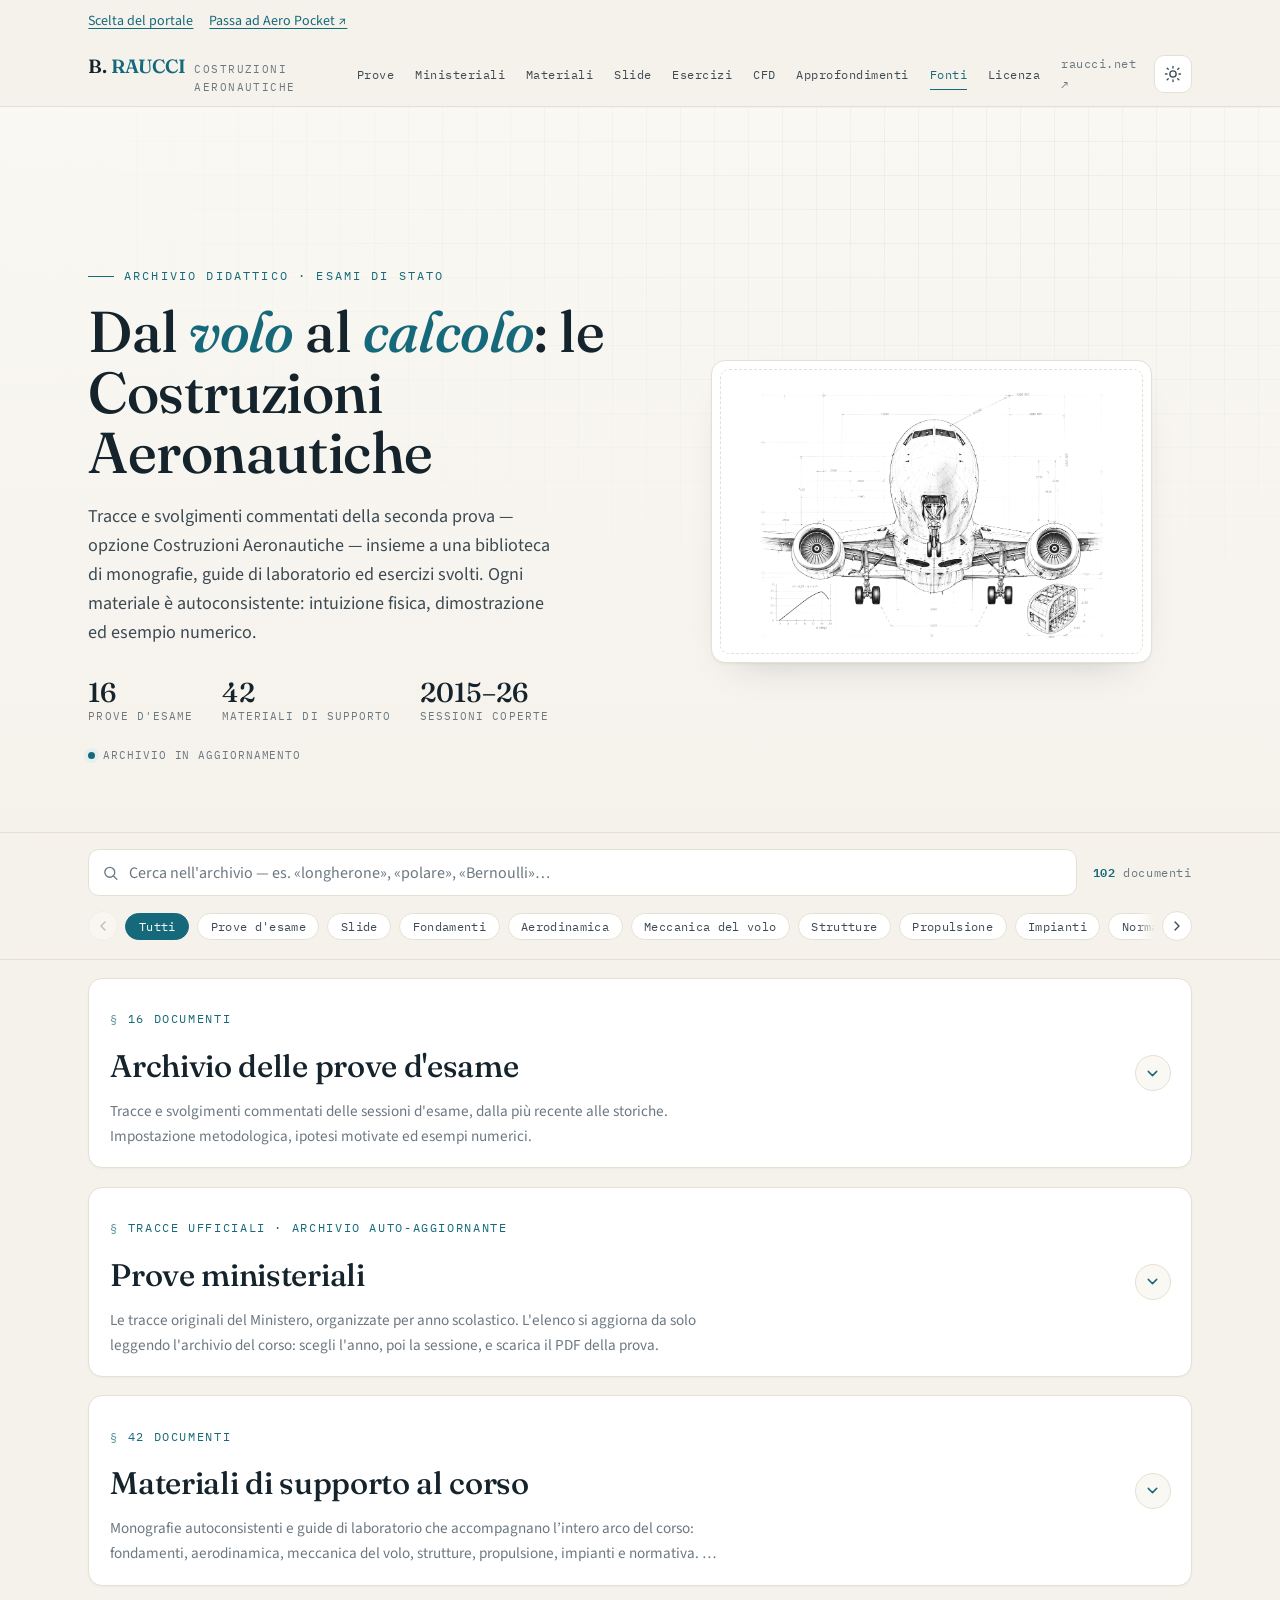
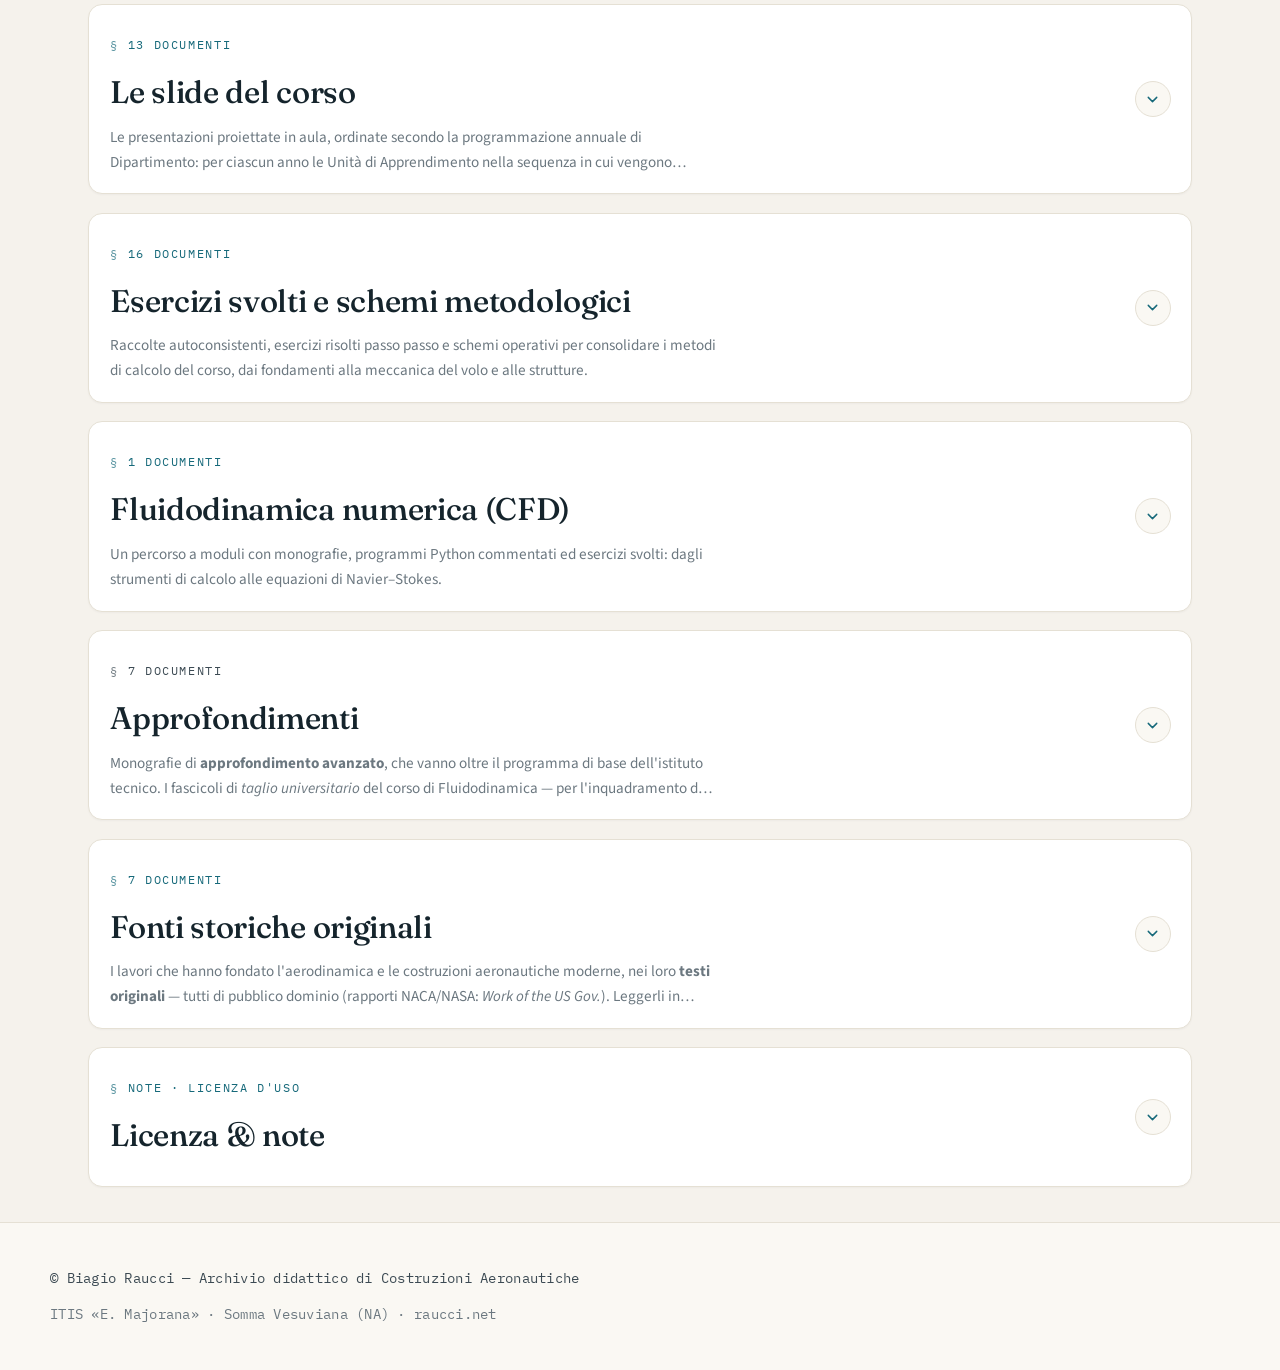
==== commit a89dc0e6: "Add files via upload" ====
--- a/docs/classico.html
+++ b/docs/classico.html
@@ -590,6 +590,7 @@
 <a data-spy="prove" href="#prove">Prove</a>
 <a data-spy="ministeriali" href="#ministeriali">Ministeriali</a>
 <a data-spy="supporto" href="#supporto">Materiali</a><a data-spy="slide" href="#slide">Slide</a><a data-spy="esercizi" href="#esercizi">Esercizi</a>
+<a data-spy="cfd" href="#cfd">CFD</a>
 <a data-spy="approfondimenti" href="#approfondimenti">Approfondimenti</a>
 <a data-spy="fonti" href="#fonti">Fonti</a>
 <a data-spy="licenza" href="#licenza">Licenza</a>
@@ -869,7 +870,16 @@
 <p class="subsec-soon"><b>Le altre slide sono in preparazione.</b> Oltre alla lezione inaugurale, le presentazioni di questo anno saranno pubblicate progressivamente, seguendo l'ordine delle UdA. Per la preparazione alla seconda prova sono già disponibili l'archivio delle prove d'esame e le raccolte di esercizi svolti.</p>
 </div>
 </section>
-<section class="wrap filterable" data-label="esercizi" id="esercizi"><div class="sec-head"><p class="tag">Raccolte applicative · 16 documenti</p><h2>Esercizi svolti e schemi metodologici</h2><hr class="rule"/><p class="sec-note">Raccolte autoconsistenti, esercizi risolti passo passo e schemi operativi per consolidare i metodi di calcolo del corso, dai fondamenti alla meccanica del volo e alle strutture.</p></div><div class="grid-feat"></div><div class="grid" style="margin-top:1.2rem"></div></section><section class="wrap filterable approf" data-label="approfondimenti" id="approfondimenti">
+<section class="wrap filterable" data-label="esercizi" id="esercizi"><div class="sec-head"><p class="tag">Raccolte applicative · 16 documenti</p><h2>Esercizi svolti e schemi metodologici</h2><hr class="rule"/><p class="sec-note">Raccolte autoconsistenti, esercizi risolti passo passo e schemi operativi per consolidare i metodi di calcolo del corso, dai fondamenti alla meccanica del volo e alle strutture.</p></div><div class="grid-feat"></div><div class="grid" style="margin-top:1.2rem"></div></section><section class="wrap filterable" data-label="cfd" id="cfd">
+<div class="sec-head">
+<p class="tag">Fluidodinamica numerica · 1 risorsa</p>
+<h2>Fluidodinamica numerica (CFD)</h2>
+<hr class="rule"/>
+<p class="sec-note">Un percorso a moduli con monografie, programmi Python commentati ed esercizi svolti: dagli strumenti di calcolo alle equazioni di Navier–Stokes.</p>
+</div>
+<div class="grid-feat"></div>
+</section>
+<section class="wrap filterable approf" data-label="approfondimenti" id="approfondimenti">
 <div class="sec-head">
 <p class="tag">Oltre il programma · 7 monografie</p>
 <h2>Approfondimenti</h2>
